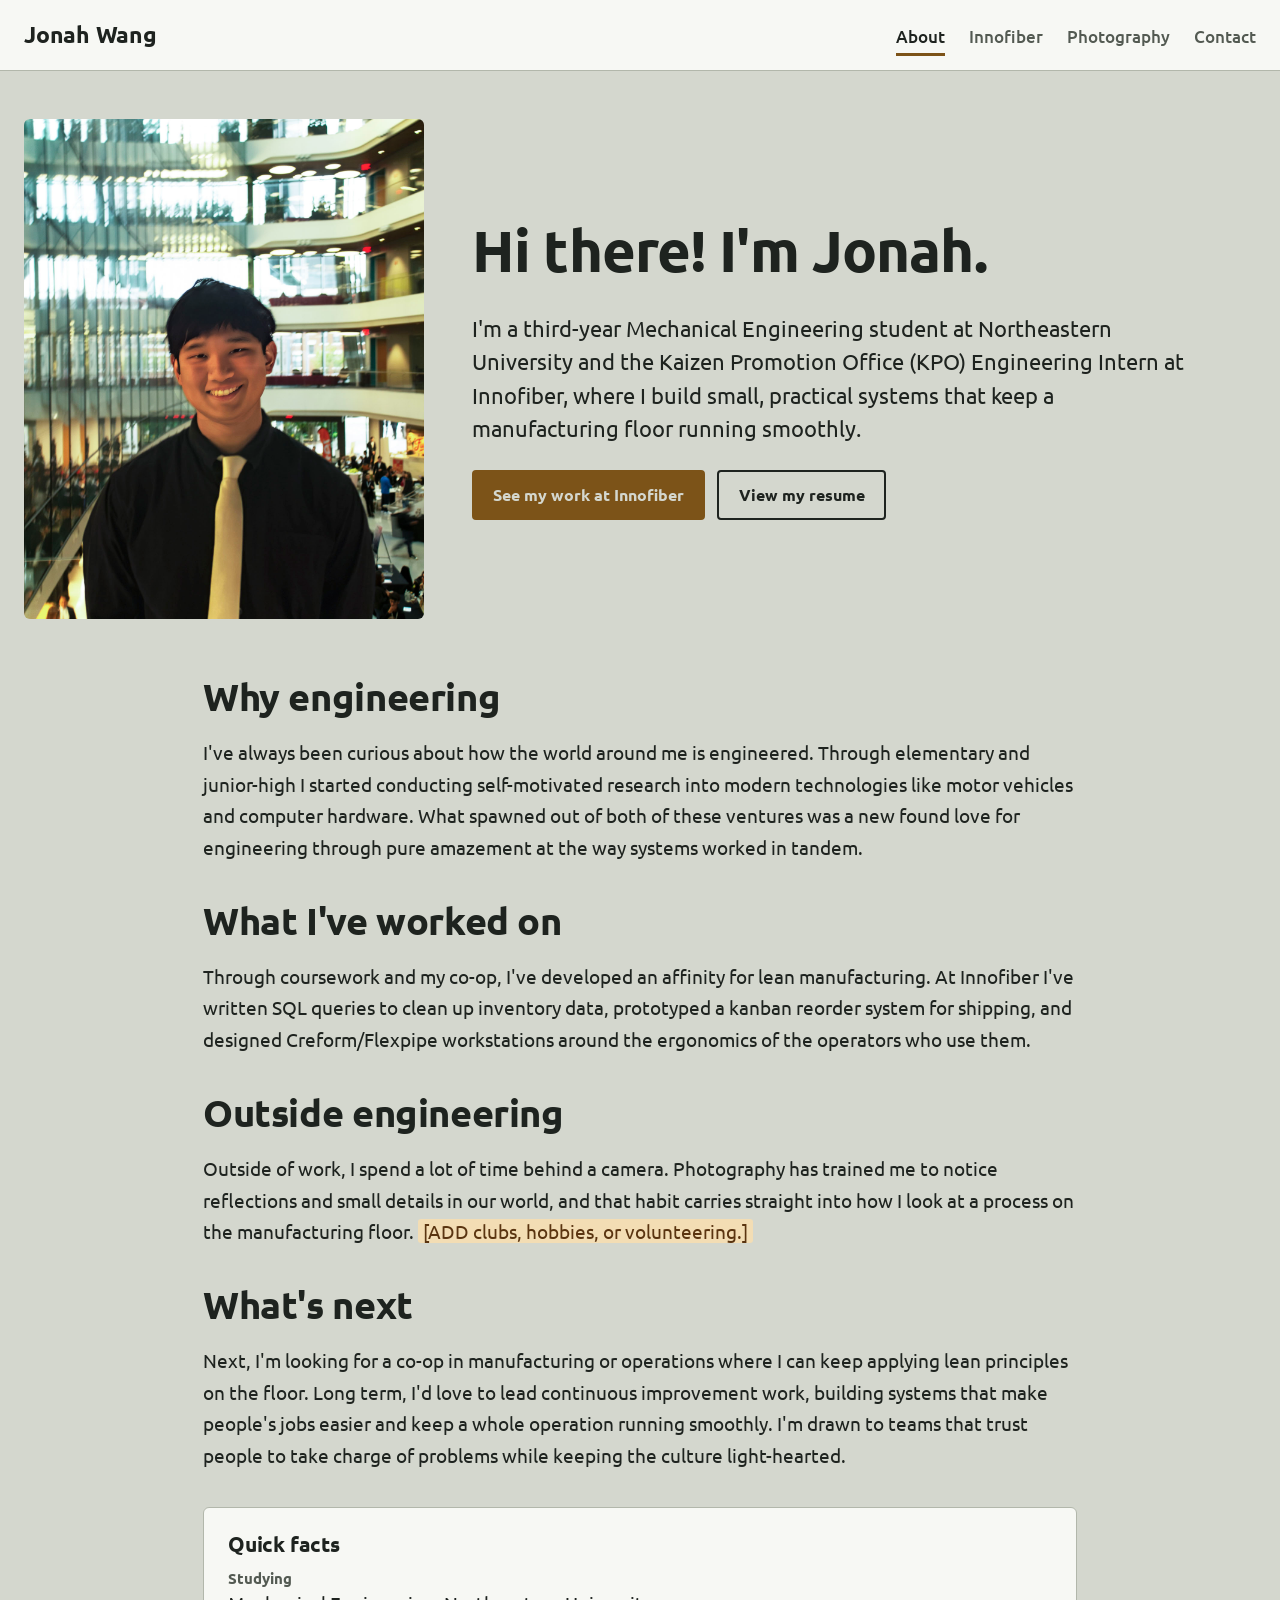
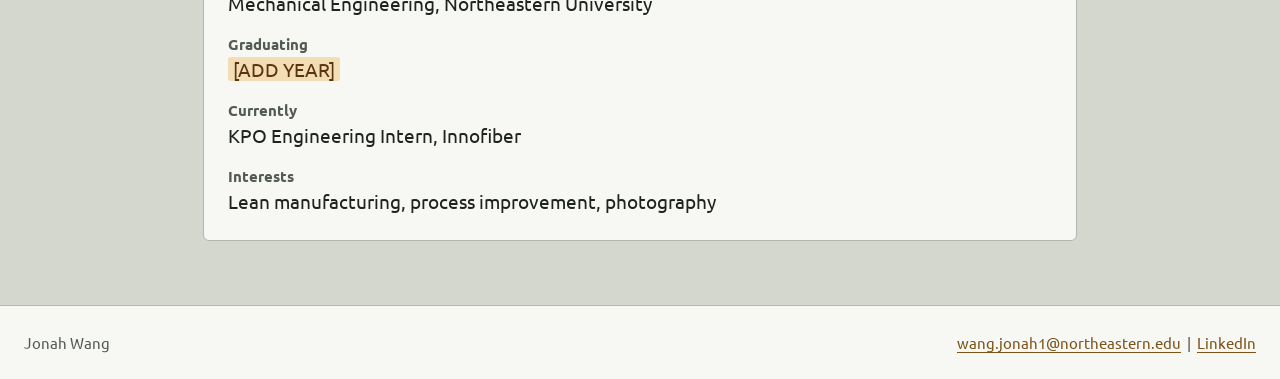
==== index.html @ a0bae9be "Update index.html" ====
<!DOCTYPE html>
<html lang="en">
<head>
  <meta charset="UTF-8">
  <meta name="viewport" content="width=device-width, initial-scale=1">
  <title>Jonah Wang | Mechanical Engineering Portfolio</title>
  <meta name="description" content="Engineering portfolio of Jonah Wang, Mechanical Engineering student at Northeastern University.">
  <link rel="preconnect" href="https://fonts.googleapis.com">
  <link rel="preconnect" href="https://fonts.gstatic.com" crossorigin>
  <link href="https://fonts.googleapis.com/css2?family=Ubuntu:ital,wght@0,400;0,500;0,700;1,400&display=swap" rel="stylesheet">
  <link rel="stylesheet" href="style.css">
</head>
<body class = "home">

  <!-- ===== MENU BAR (same on every page) ===== -->
  <header class="site-header">
    <div class="inner">
      <a class="brand" href="index.html">Jonah Wang</a>
      <nav class="site-nav" aria-label="Main">
        <ul>
          <li><a href="index.html" aria-current="page">About</a></li>
          <li><a href="innofiber.html">Innofiber</a></li>
          <li><a href="photography.html">Photography</a></li>
          <li><a href="contact.html">Contact</a></li>
        </ul>
      </nav>
    </div>
  </header>

  <main>

    <!-- ===== INTRO ===== -->
    <section class="hero">
      <img src="images/Headshot_1.jpg" alt="Portrait of Jonah Wang">
      <div>
        <h1>Hi there! I'm Jonah.</h1>
        <p class="lede">I'm a third-year Mechanical Engineering student at Northeastern University and the Kaizen Promotion Office (KPO) Engineering Intern at Innofiber, where I build small, practical systems that keep a manufacturing floor running smoothly.</p>
        <div class="buttons">
          <a class="button primary" href="innofiber.html">See my work at Innofiber</a>
          <!-- RESUME: upload your resume to the repository and name it exactly Resume.pdf -->
          <a class="button" href="Resume.pdf">View my resume</a>
        </div>
      </div>
    </section>

    <div class="about">
      <div>

        <!-- ===== WHY ENGINEERING ===== -->
        <section>
          <h2>Why engineering</h2>
          <p>I've always been curious about how the world around me is engineered. Through elementary and junior-high I started conducting self-motivated research into modern technologies like motor vehicles and computer hardware. What spawned out of both of these ventures was a new found love for engineering through pure amazement at the way systems worked in tandem.</p>
        </section>

        <!-- ===== HOW YOU'RE QUALIFIED ===== -->
        <section>
          <h2>What I've worked on</h2>
          <p>Through coursework and my co-op, I've developed an affinity for lean manufacturing. At Innofiber I've written SQL queries to clean up inventory data, prototyped a kanban reorder system for shipping, and designed Creform/Flexpipe workstations around the ergonomics of the operators who use them.</p>
        </section>

        <!-- ===== PERSONAL ===== -->
        <section>
          <h2>Outside engineering</h2>
          <p>Outside of work, I spend a lot of time behind a camera. Photography has trained me to notice reflections and small details in our world, and that habit carries straight into how I look at a process on the manufacturing floor. <span class="placeholder">[ADD clubs, hobbies, or volunteering.]</span></p>
        </section>

        <!-- ===== GOALS (edit these so they sound like you) ===== -->
        <section>
          <h2>What's next</h2>
          <p>Next, I'm looking for a co-op in manufacturing or operations where I can keep applying lean principles on the floor. Long term, I'd love to lead continuous improvement work, building systems that make people's jobs easier and keep a whole operation running smoothly. I'm drawn to teams that trust people to take charge of problems while keeping the culture light-hearted.</p>
        </section>

      </div>

      <!-- ===== QUICK FACTS BOX ===== -->
      <aside class="facts" aria-label="Quick facts">
        <h2>Quick facts</h2>
        <dl>
          <dt>Studying</dt>
          <dd>Mechanical Engineering, Northeastern University</dd>
          <dt>Graduating</dt>
          <dd><span class="placeholder">[ADD YEAR]</span></dd>
          <dt>Currently</dt>
          <dd>KPO Engineering Intern, Innofiber</dd>
          <dt>Interests</dt>
          <dd>Lean manufacturing, process improvement, photography</dd>
        </dl>
      </aside>
    </div>

  </main>

  <!-- ===== FOOTER (same on every page) ===== -->
  <footer class="site-footer">
    <div class="inner">
      <span>Jonah Wang</span>
      <span>
        <a href="mailto:wang.jonah1@northeastern.edu">wang.jonah1@northeastern.edu</a>
        <!-- LINKEDIN: replace # with your LinkedIn profile URL -->
        &nbsp;|&nbsp; <a href="#">LinkedIn</a>
      </span>
    </div>
  </footer>

</body class = "home">
</html>
---- style.css ----
/* =========================================================
   Jonah Wang portfolio: shared styles for every page.
   You normally won't need to edit this file.
   To change colors across the whole site, edit the values
   under :root below. The palette is pulled from the
   photography: dark pond water, amber dragonfly wings,
   and the soft green of sunlit leaves.
   ========================================================= */

:root {
  color-scheme: light;
  --bg: #D4D7CE;        /* pebble grey-green, the page background */
  --surface: #F7F8F4;   /* header, footer, boxes: near-white */
  --ink: #1E231F;       /* main text, deep green-black */
  --muted: #535A52;     /* secondary text, heron grey */
  --line: #B2B7AB;      /* borders and dividers */
  --amber: #7C5318;     /* main accent (ochre): links, active markers, buttons */
  --sage: #55724F;      /* second accent (pond green): skills boxes, process steps */
  --font: "Ubuntu", Arial, "Helvetica Neue", Helvetica, sans-serif;
  --max: 1280px;
}

*, *::before, *::after { box-sizing: border-box; }

html { scroll-behavior: smooth; }
@media (prefers-reduced-motion: reduce) {
  html { scroll-behavior: auto; }
}

body {
  margin: 0;
  background: var(--bg);
  color: var(--ink);
  font-family: var(--font);
  font-size: 1.1875rem;
  line-height: 1.65;
}

img { max-width: 100%; height: auto; display: block; }

a { color: var(--amber); text-underline-offset: 3px; }
a:hover { color: var(--ink); }
:focus-visible { outline: 3px solid var(--amber); outline-offset: 3px; border-radius: 2px; }

h1, h2, h3 {
  font-family: var(--font);
  font-stretch: 87.5%;  /* slightly narrower letters for headings */
  line-height: 1.12;
  margin: 0 0 0.5em;
  color: var(--ink);
}
h1 { font-size: clamp(2.4rem, 5vw, 3.6rem); font-weight: 700; letter-spacing: -0.015em; }
h2 { font-size: clamp(1.8rem, 3.2vw, 2.4rem); font-weight: 650; letter-spacing: -0.01em; }
h3 { font-size: 1.45rem; font-weight: 650; margin-top: 1.6em; }
p { margin: 0 0 1em; }

/* Amber highlight marks text you still need to fill in */
.placeholder { background: #F3DDB4; color: #5A3410; padding: 0 0.25em; border-radius: 3px; }

/* ---------- Header and navigation ---------- */
.site-header { background: var(--surface); border-bottom: 1px solid var(--line); }
.site-header .inner {
  max-width: var(--max);
  margin: 0 auto;
  padding: 1rem 1.5rem;
  display: flex;
  flex-wrap: wrap;
  align-items: center;
  justify-content: space-between;
  gap: 0.75rem 2rem;
}
.brand {
  font-weight: 700;
  font-stretch: 87.5%;
  font-size: 1.45rem;
  letter-spacing: -0.01em;
  color: var(--ink);
  text-decoration: none;
}
.site-nav ul { list-style: none; margin: 0; padding: 0; display: flex; flex-wrap: wrap; gap: 0.25rem 1.5rem; }
.site-nav a {
  font-weight: 500;
  font-size: 1.05rem;
  color: var(--muted);
  text-decoration: none;
  padding: 0.35rem 0;
  border-bottom: 3px solid transparent;
}
.site-nav a:hover { color: var(--ink); }
.site-nav a[aria-current="page"] { color: var(--ink); border-bottom-color: var(--amber); }

main { max-width: var(--max); margin: 0 auto; padding: 3rem 1.5rem 4rem; }

/* ---------- Home / About Me ---------- */
.hero {
  display: grid;
  grid-template-columns: minmax(240px, 400px) 1fr;
  gap: 3rem;
  align-items: center;
  margin-bottom: 3.5rem;
}
.hero img { width: 100%; aspect-ratio: 4 / 5; object-fit: cover; border-radius: 6px; }
.lede { font-size: 1.4rem; line-height: 1.5; max-width: 32em; }

.buttons { display: flex; flex-wrap: wrap; gap: 0.75rem; margin-top: 1.5rem; }
.button {
  font-weight: 600;
  font-size: 1.02rem;
  text-decoration: none;
  padding: 0.6rem 1.2rem;
  border-radius: 4px;
  border: 2px solid var(--ink);
  color: var(--ink);
  background: transparent;
}
.button.primary { background: var(--amber); border-color: var(--amber); color: var(--bg); }
.button:hover { background: var(--ink); border-color: var(--ink); color: var(--bg); }

.about { max-width: 46em; margin: 0 auto; }
.about section { margin-bottom: 2.25rem; }
.facts {
  background: var(--surface);
  border: 1px solid var(--line);
  border-radius: 6px;
  padding: 1.5rem;
}
.facts h2 { font-size: 1.3rem; }
.facts dl { margin: 0; }
.facts dt { font-weight: 600; color: var(--muted); font-size: 0.92rem; margin-top: 0.9rem; }
.facts dt:first-child { margin-top: 0; }
.facts dd { margin: 0; line-height: 1.45; }

/* ---------- Experience pages with side menu ---------- */
.page-intro { margin-bottom: 2.5rem; max-width: 46em; }
.role { font-size: 1.15rem; color: var(--muted); margin-top: -0.25rem; }

.doc { display: grid; grid-template-columns: 240px 1fr; gap: 3.5rem; align-items: start; }

/* The side menu: a single line with a marker for each project.
   The marker turns amber for the section you are reading. */
.toc { position: sticky; top: 1.5rem; }
.toc h2 { font-size: 1rem; color: var(--muted); font-weight: 600; margin-bottom: 0.75rem; }
.toc ol { list-style: none; margin: 0; padding: 0; border-left: 2px solid var(--line); }
.toc li { position: relative; }
.toc a {
  display: block;
  padding: 0.45rem 0 0.45rem 1.1rem;
  font-size: 1rem;
  line-height: 1.3;
  color: var(--muted);
  text-decoration: none;
}
.toc a::before {
  content: "";
  position: absolute;
  left: -6px;
  top: 0.8rem;
  width: 10px;
  height: 10px;
  border-radius: 50%;
  background: var(--bg);
  border: 2px solid var(--line);
}
.toc a:hover { color: var(--ink); }
.toc a.active { color: var(--ink); font-weight: 600; }
.toc a.active::before { background: var(--amber); border-color: var(--amber); }

.doc-content > section {
  scroll-margin-top: 1.5rem;
  max-width: 46em;
  padding-bottom: 3rem;
  margin-bottom: 3rem;
  border-bottom: 1px solid var(--line);
}
.doc-content > section:last-of-type { border-bottom: 0; margin-bottom: 0; }

.tagline { font-size: 1.12rem; font-style: italic; color: var(--muted); }

.skills {
  background: var(--surface);
  border: 1px solid var(--line);
  border-left: 4px solid var(--sage);
  border-radius: 0 4px 4px 0;
  padding: 0.9rem 1.1rem;
  margin-top: 1.75rem;
}
.skills p { margin: 0; }

/* ---------- Images and captions ---------- */
figure { margin: 1.75rem 0; }
figure img { width: 100%; border-radius: 6px; border: 1px solid var(--line); }
figcaption { font-size: 1rem; line-height: 1.4; color: var(--muted); margin-top: 0.5rem; }
.figure-pair { display: grid; grid-template-columns: 1fr 1fr; gap: 1.25rem; margin: 1.75rem 0; }
.figure-pair figure { margin: 0; }
/* Crops the pair to matching squares. Delete this rule to show full, uncropped photos. */
.figure-pair img { aspect-ratio: 1 / 1; object-fit: cover; }

/* Step-by-step process diagram (used in the E&O sample) */
.flow { list-style: none; margin: 0; padding: 0; display: grid; grid-template-columns: repeat(4, 1fr); gap: 1rem; counter-reset: step; }
.flow li {
  counter-increment: step;
  background: var(--surface);
  border: 1px solid var(--line);
  border-top: 4px solid var(--sage);
  border-radius: 4px;
  padding: 0.9rem;
  font-size: 1.05rem;
  line-height: 1.4;
  color: var(--muted);
}
.flow li::before { content: counter(step); display: block; font-weight: 700; font-size: 1.3rem; color: var(--amber); margin-bottom: 0.2rem; }
.flow li strong { display: block; font-size: 1.05rem; color: var(--ink); margin-bottom: 0.2rem; }

/* ---------- Photography ---------- */
/* Masonry-style columns so photos keep their original shape (no cropping) */
.gallery { columns: 3 260px; column-gap: 1rem; }
.gallery figure { margin: 0 0 1rem; break-inside: avoid; }
.gallery a { display: block; }
.gallery img { width: 100%; border: 0; border-radius: 4px; }

/* "Under construction" box for pages still in progress */
.notice {
  background: var(--surface);
  border: 1px solid var(--line);
  border-left: 4px solid var(--amber);
  border-radius: 0 6px 6px 0;
  padding: 1.25rem 1.5rem;
  max-width: 40em;
}
.notice p { margin: 0; }

/* ---------- Contact ---------- */
.contact-list { list-style: none; padding: 0; margin: 2rem 0; max-width: 40em; }
.contact-list li {
  display: grid;
  grid-template-columns: 140px 1fr;
  gap: 1rem;
  padding: 1rem 0;
  border-bottom: 1px solid var(--line);
}
.contact-list .label { font-weight: 600; color: var(--muted); }

/* ---------- Footer ---------- */
.site-footer { background: var(--surface); border-top: 1px solid var(--line); }
.site-footer .inner {
  max-width: var(--max);
  margin: 0 auto;
  padding: 1.5rem;
  display: flex;
  flex-wrap: wrap;
  justify-content: space-between;
  gap: 0.5rem 1.5rem;
  font-size: 0.95rem;
  color: var(--muted);
}

/* ---------- Tablets and phones ---------- */
@media (max-width: 860px) {
  main { padding-top: 2rem; }
  .hero, .about { grid-template-columns: 1fr; gap: 2rem; }
  .hero img { max-width: 320px; }
  .facts { position: static; }

  .doc { grid-template-columns: 1fr; gap: 1.5rem; }
  /* On small screens the side menu becomes a sticky strip of tabs */
  .toc {
    top: 0;
    z-index: 5;
    background: var(--bg);
    margin: 0 -1.5rem;
    padding: 0.75rem 1.5rem;
    border-bottom: 1px solid var(--line);
  }
  .toc h2 { position: absolute; width: 1px; height: 1px; overflow: hidden; clip: rect(0 0 0 0); }
  .toc ol { display: flex; gap: 0.5rem; overflow-x: auto; border-left: 0; }
  .toc a {
    white-space: nowrap;
    padding: 0.4rem 0.85rem;
    border: 1px solid var(--line);
    border-radius: 999px;
    background: var(--surface);
  }
  .toc a::before { display: none; }
  .toc a.active { border-color: var(--amber); }
  .doc-content > section { scroll-margin-top: 4.5rem; }
  .flow { grid-template-columns: 1fr 1fr; }
}

@media (max-width: 520px) {
  .figure-pair, .flow { grid-template-columns: 1fr; }
  .contact-list li { grid-template-columns: 1fr; gap: 0.25rem; }
}
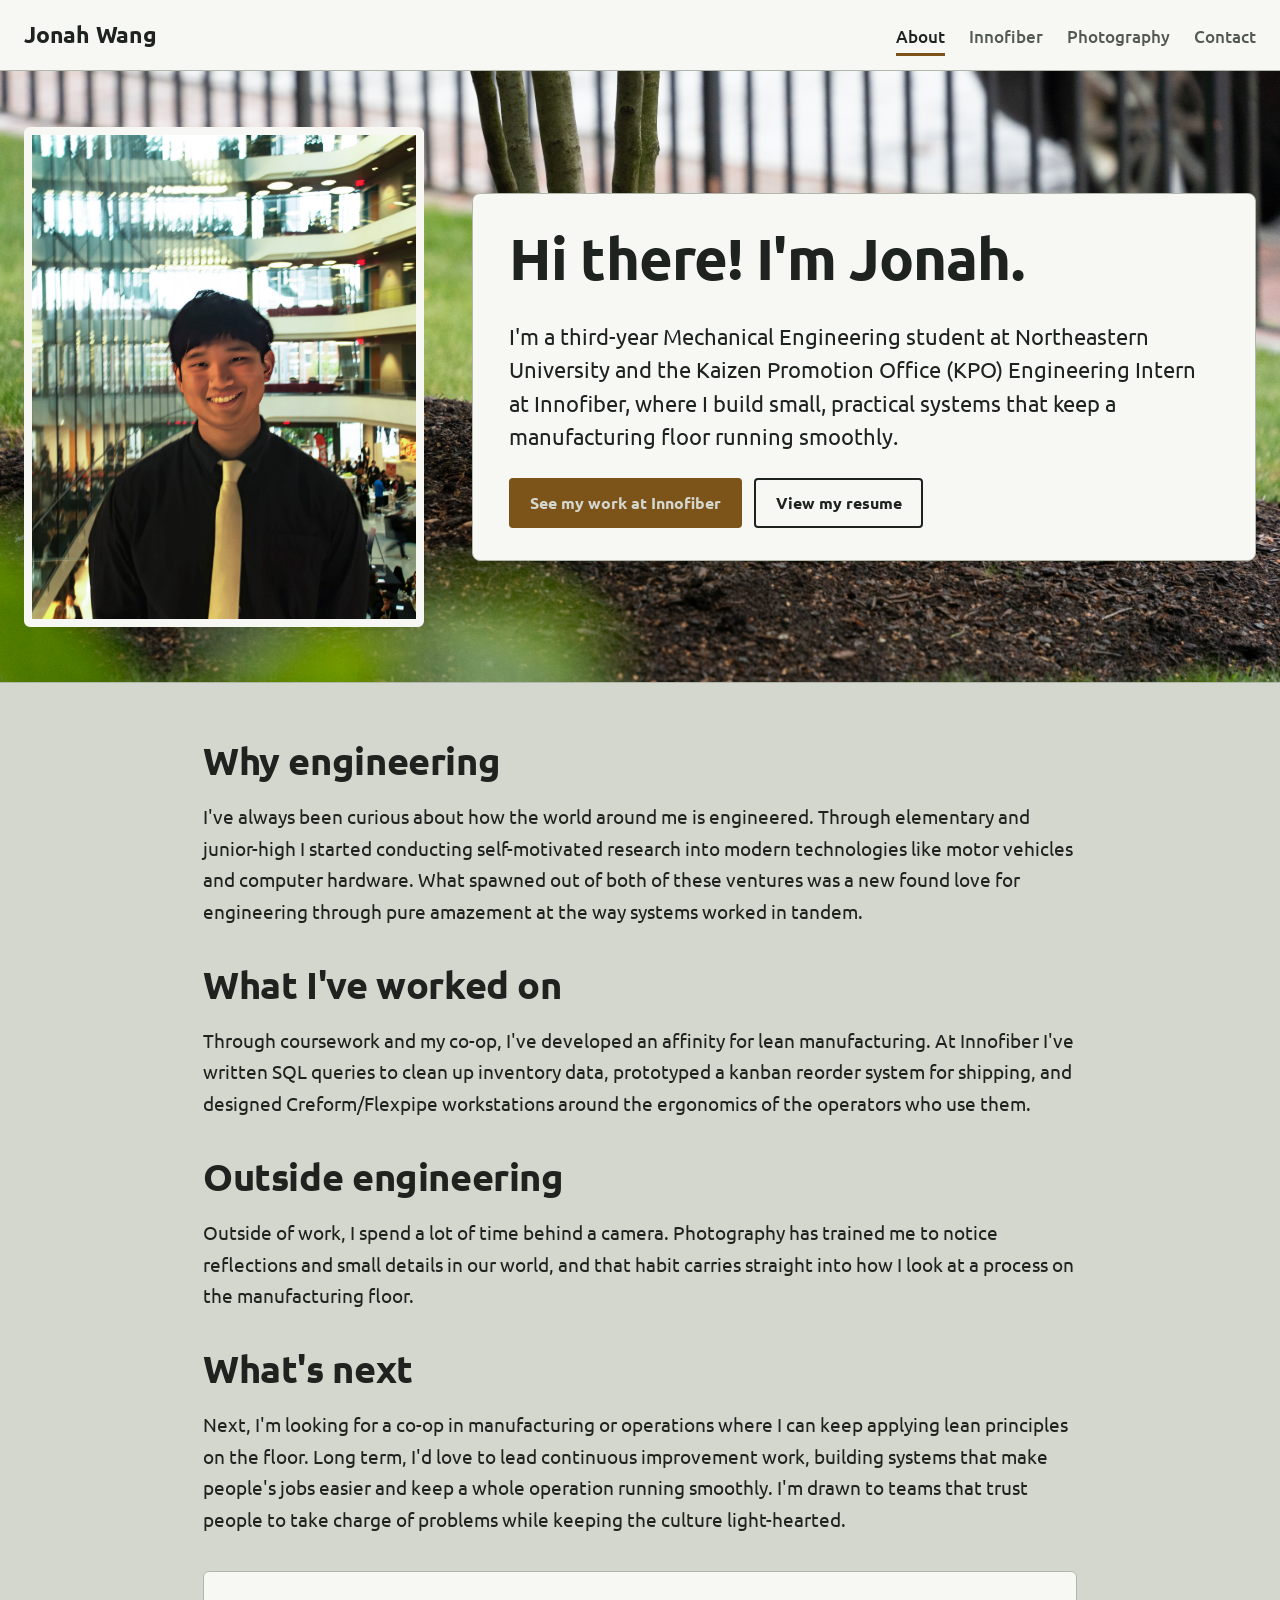
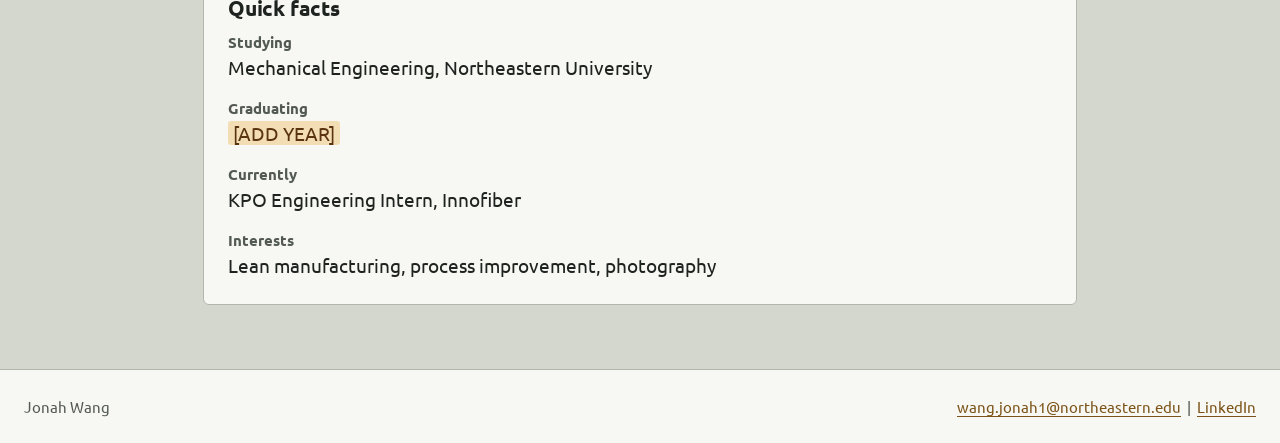
==== commit 3f427471: "Update personal section in index.html Removed placeholder text from personal section." ====
--- a/index.html
+++ b/index.html
@@ -61,7 +61,7 @@
         <!-- ===== PERSONAL ===== -->
         <section>
           <h2>Outside engineering</h2>
-          <p>Outside of work, I spend a lot of time behind a camera. Photography has trained me to notice reflections and small details in our world, and that habit carries straight into how I look at a process on the manufacturing floor. <span class="placeholder">[ADD clubs, hobbies, or volunteering.]</span></p>
+          <p>Outside of work, I spend a lot of time behind a camera. Photography has trained me to notice reflections and small details in our world, and that habit carries straight into how I look at a process on the manufacturing floor.</p>
         </section>
 
         <!-- ===== GOALS (edit these so they sound like you) ===== -->
--- a/style.css
+++ b/style.css
@@ -290,3 +290,35 @@
   .figure-pair, .flow { grid-template-columns: 1fr; }
   .contact-list li { grid-template-columns: 1fr; gap: 0.25rem; }
 }
+
+/* ---------- Home page: background photo behind the intro only ---------- */
+body.home { overflow-x: clip; }
+.home main { padding-top: 0; }
+.home .hero {
+  position: relative;
+  isolation: isolate;
+  padding: 3.5rem 0;
+}
+.home .hero::before {
+  content: "";
+  position: absolute;
+  top: 0;
+  bottom: 0;
+  left: 50%;
+  width: 100vw;
+  transform: translateX(-50%);
+  z-index: -1;
+  background: var(--bg) url("images/background.jpg") center / cover no-repeat;
+  border-bottom: 1px solid var(--line);
+}
+.home .hero > div {
+  background: var(--surface);
+  border: 1px solid var(--line);
+  border-radius: 8px;
+  padding: 2rem 2.25rem;
+}
+.home .hero img { border: 8px solid var(--surface); }
+@media (max-width: 520px) {
+  .home .hero { padding: 2rem 0; }
+  .home .hero > div { padding: 1.25rem; }
+}
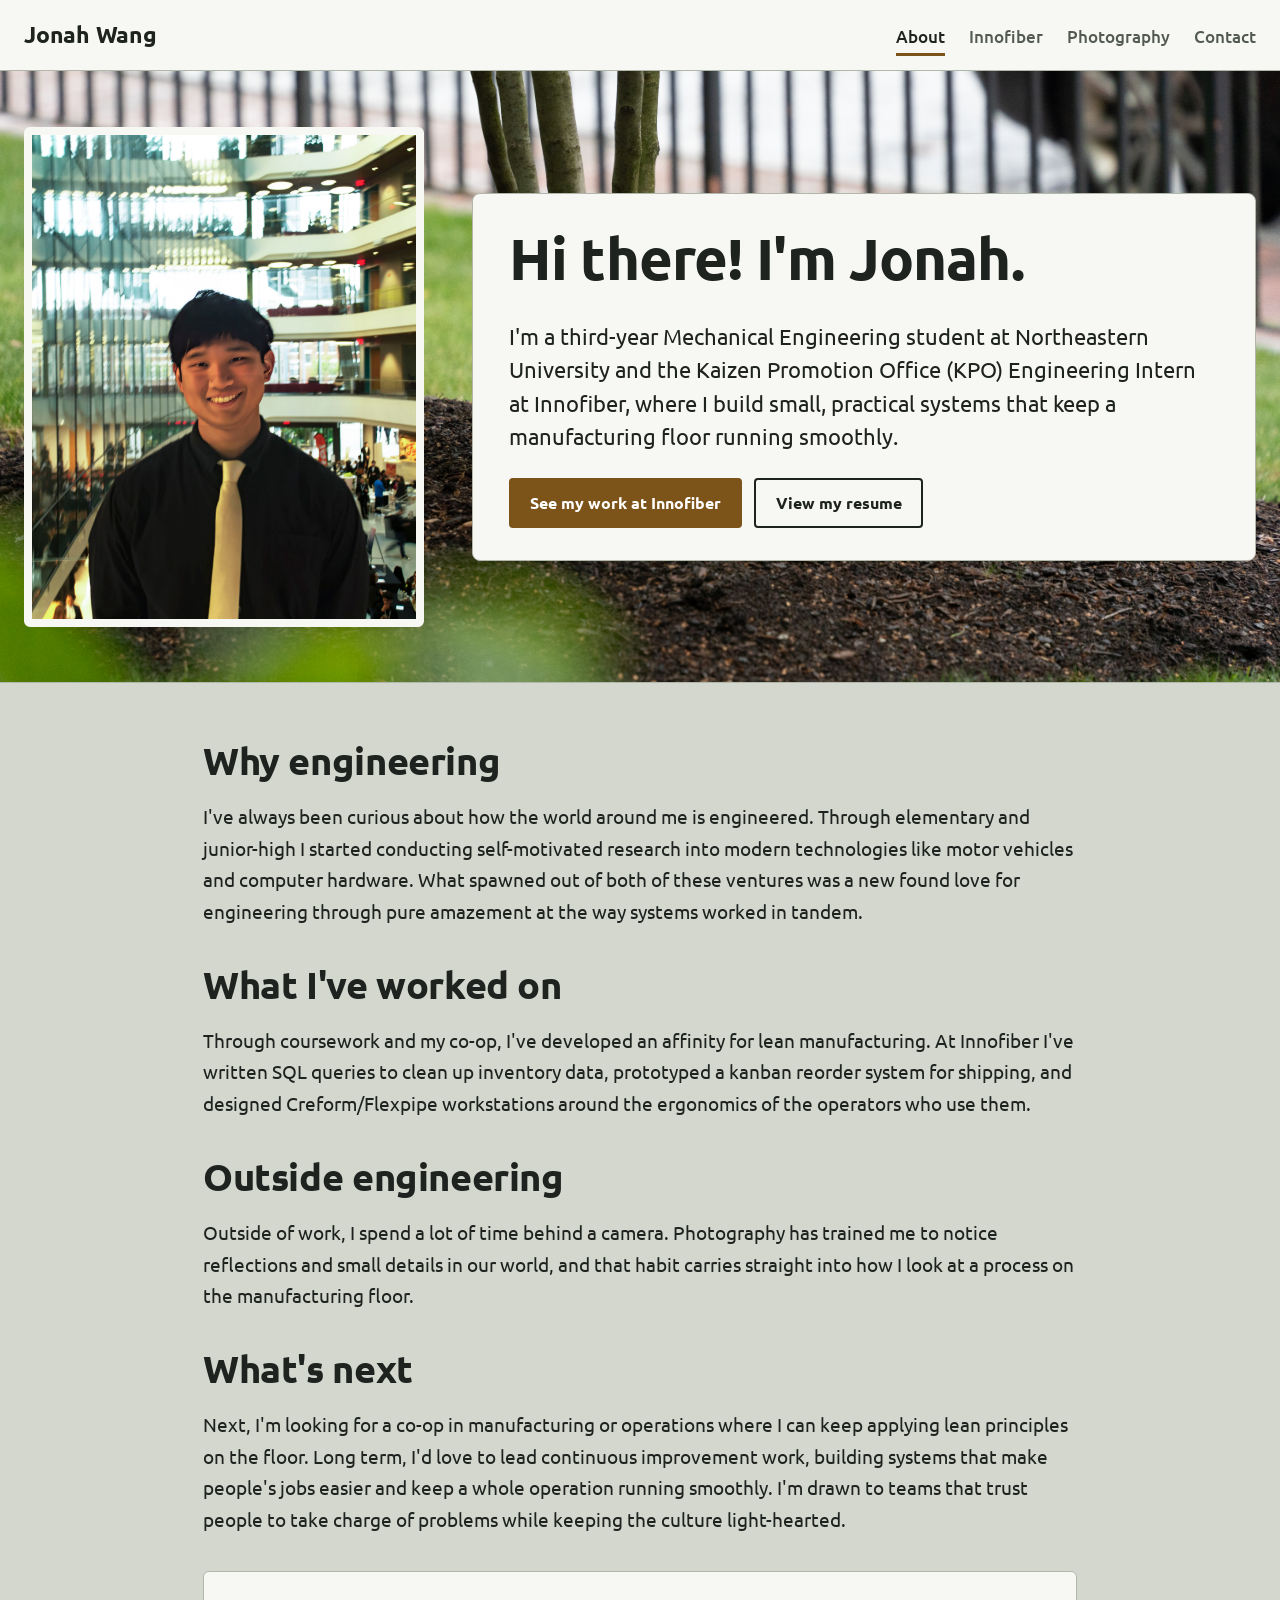
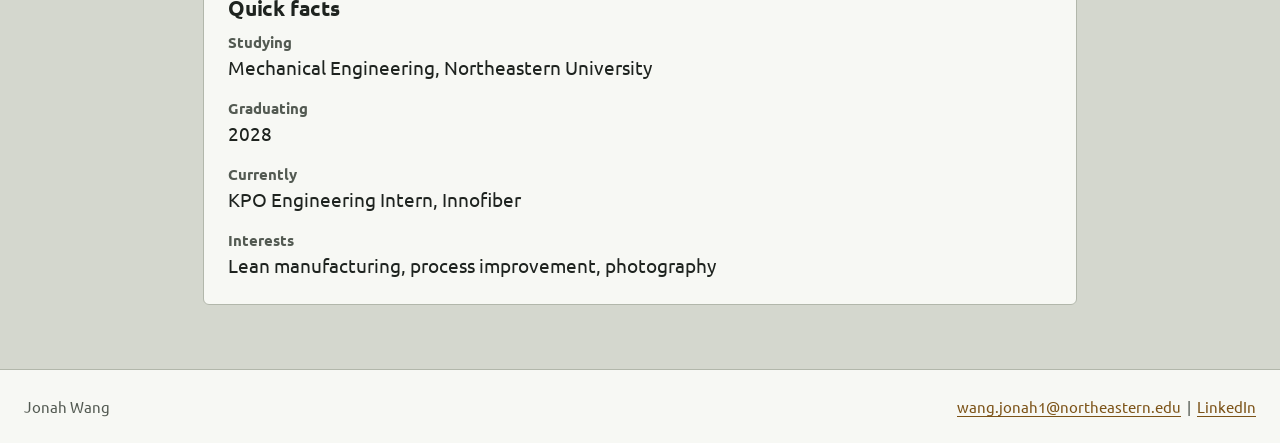
==== commit f889896b: "Update graduation year and LinkedIn link" ====
--- a/index.html
+++ b/index.html
@@ -79,7 +79,7 @@
           <dt>Studying</dt>
           <dd>Mechanical Engineering, Northeastern University</dd>
           <dt>Graduating</dt>
-          <dd><span class="placeholder">[ADD YEAR]</span></dd>
+          <dd>2028</dd>
           <dt>Currently</dt>
           <dd>KPO Engineering Intern, Innofiber</dd>
           <dt>Interests</dt>
@@ -96,8 +96,7 @@
       <span>Jonah Wang</span>
       <span>
         <a href="mailto:wang.jonah1@northeastern.edu">wang.jonah1@northeastern.edu</a>
-        <!-- LINKEDIN: replace # with your LinkedIn profile URL -->
-        &nbsp;|&nbsp; <a href="#">LinkedIn</a>
+        &nbsp;|&nbsp; <a href="https://www.linkedin.com/in/jonah-wang-jw">LinkedIn</a>
       </span>
     </div>
   </footer>
--- a/style.css
+++ b/style.css
@@ -113,7 +113,7 @@
   color: var(--ink);
   background: transparent;
 }
-.button.primary { background: var(--amber); border-color: var(--amber); color: var(--bg); }
+.button.primary { background: var(--amber); border-color: var(--amber); color: #FFFFFF; }
 .button:hover { background: var(--ink); border-color: var(--ink); color: var(--bg); }
 
 .about { max-width: 46em; margin: 0 auto; }
@@ -322,3 +322,26 @@
   .home .hero { padding: 2rem 0; }
   .home .hero > div { padding: 1.25rem; }
 }
+
+/* ---------- Innofiber page: tighter spacing, photo beside text, image shadows ---------- */
+.page-intro { margin-bottom: 1.5rem; }
+.page-intro h1 { margin-bottom: 0.1em; }
+.float-left ~ p { overflow: hidden; }
+.doc-content figure img { box-shadow: 0 4px 14px rgba(30, 35, 31, 0.18); }
+/* Less space between projects (delete this line to go back to the roomier spacing) */
+.doc-content > section { padding-bottom: 2rem; margin-bottom: 2rem; }
+
+/* ---------- Innofiber "My role": photo on the left, text box on the right ---------- */
+.role-layout { display: grid; grid-template-columns: minmax(200px, 300px) 1fr; gap: 2rem; align-items: start; }
+.role-layout figure { margin: 0; }
+.role-text { background: var(--surface); border: 1px solid var(--line); border-radius: 8px; padding: 1.5rem 1.75rem; }
+.role-text p:last-child { margin-bottom: 0; }
+@media (max-width: 640px) {
+  .role-layout { grid-template-columns: 1fr; }
+  .role-layout figure { max-width: 320px; margin: 0 auto; }
+}
+
+/* ---------- Center the headshot on phones and narrow windows ---------- */
+@media (max-width: 860px) {
+  .hero img { margin-left: auto; margin-right: auto; }
+}
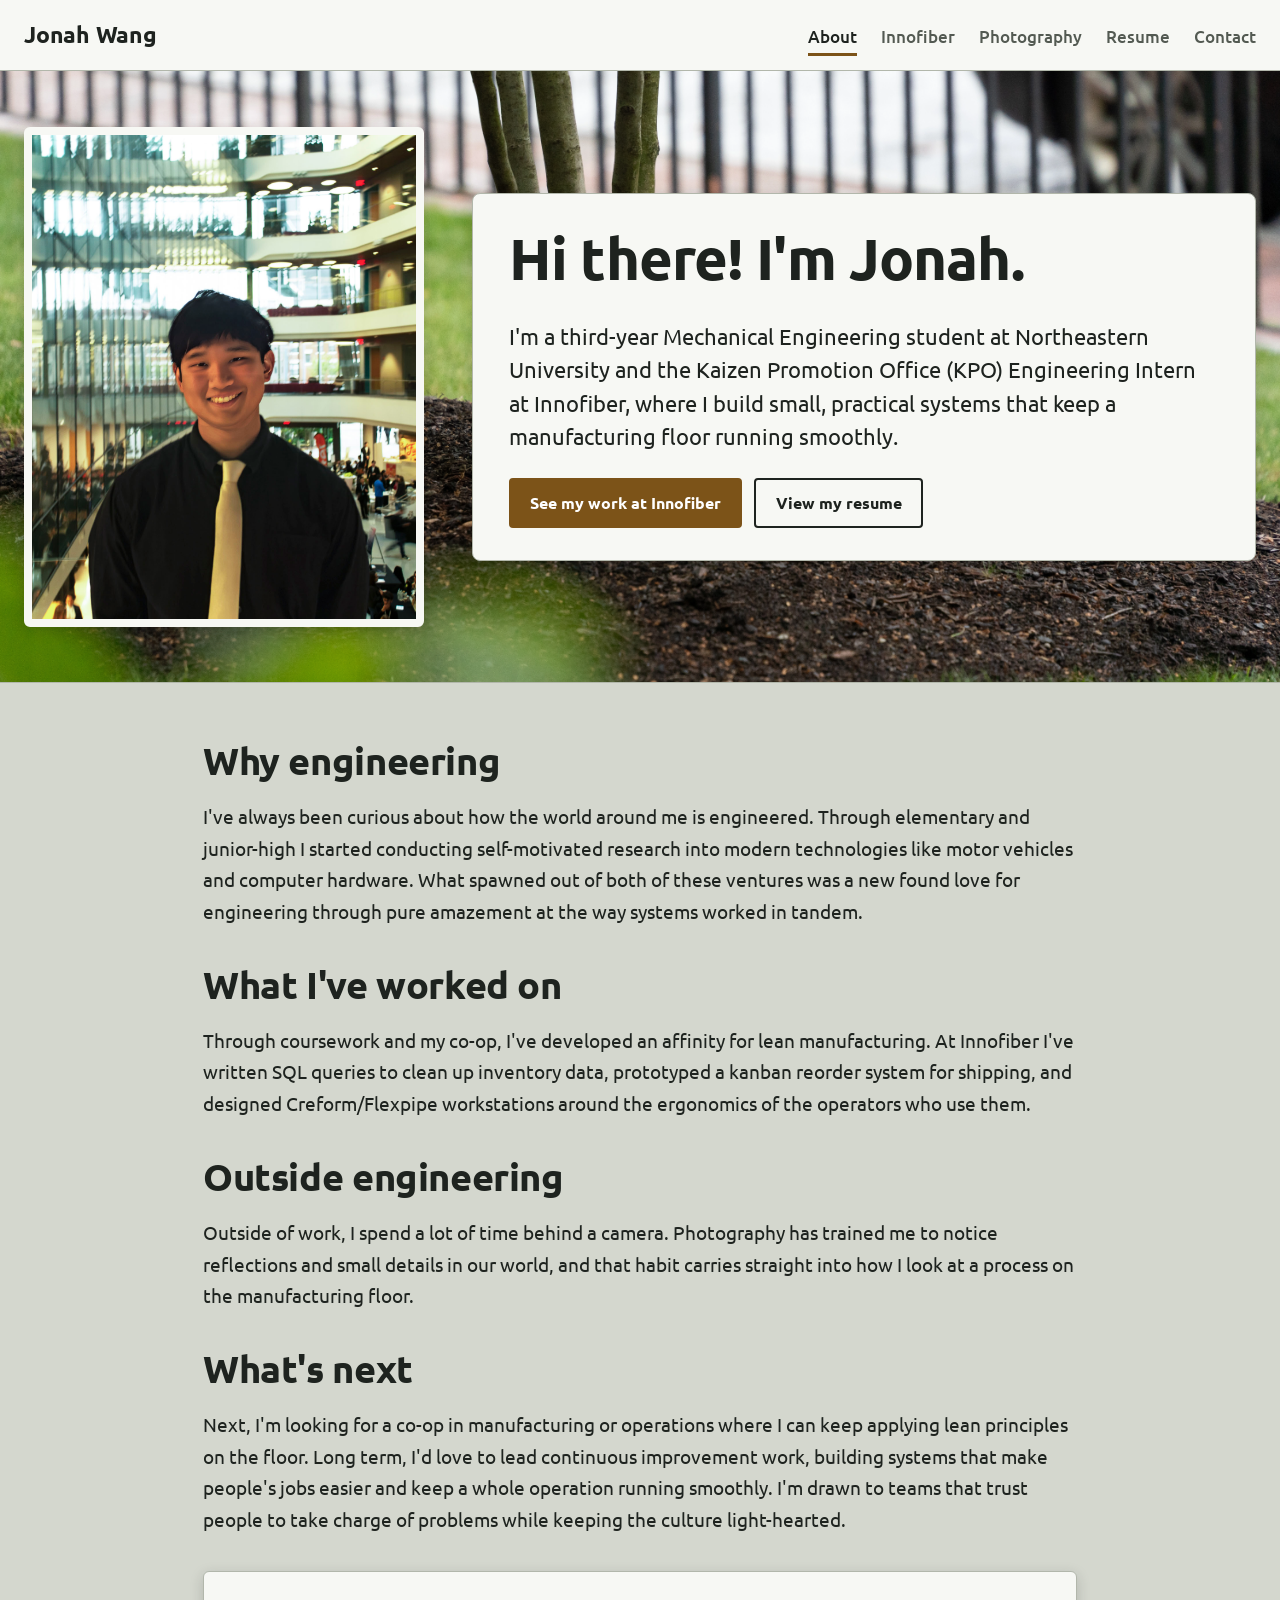
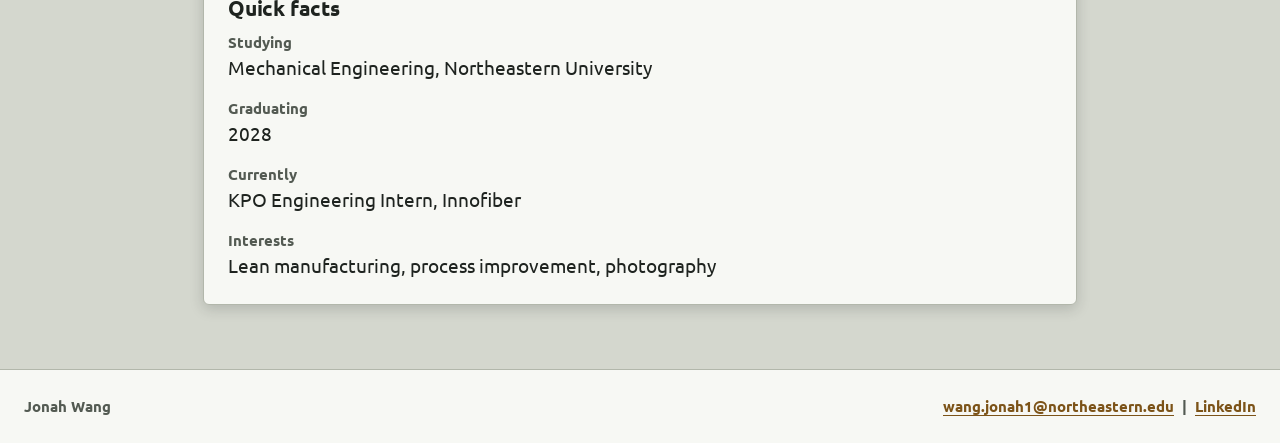
==== commit 530ec648: "Add Resume link to navigation menu" ====
--- a/index.html
+++ b/index.html
@@ -21,6 +21,7 @@
           <li><a href="index.html" aria-current="page">About</a></li>
           <li><a href="innofiber.html">Innofiber</a></li>
           <li><a href="photography.html">Photography</a></li>
+          <li><a href="resume.html">Resume</a></li>
           <li><a href="contact.html">Contact</a></li>
         </ul>
       </nav>
--- a/style.css
+++ b/style.css
@@ -308,7 +308,7 @@
   width: 100vw;
   transform: translateX(-50%);
   z-index: -1;
-  background: var(--bg) url("images/background.jpg") center / cover no-repeat;
+  background: var(--bg) url("images/background.webp") center / cover no-repeat;
   border-bottom: 1px solid var(--line);
 }
 .home .hero > div {
@@ -334,7 +334,7 @@
 /* ---------- Innofiber "My role": photo on the left, text box on the right ---------- */
 .role-layout { display: grid; grid-template-columns: minmax(200px, 300px) 1fr; gap: 2rem; align-items: start; }
 .role-layout figure { margin: 0; }
-.role-text { background: var(--surface); border: 1px solid var(--line); border-radius: 8px; padding: 1.5rem 1.75rem; }
+.role-text { padding-top: 0.25rem; }
 .role-text p:last-child { margin-bottom: 0; }
 @media (max-width: 640px) {
   .role-layout { grid-template-columns: 1fr; }
@@ -345,3 +345,9 @@
 @media (max-width: 860px) {
   .hero img { margin-left: auto; margin-right: auto; }
 }
+
+/* ---------- Home page shadows and bold footer ---------- */
+.home .hero img,
+.home .hero > div,
+.home .facts { box-shadow: 0 4px 14px rgba(30, 35, 31, 0.18); }
+.site-footer .inner { font-weight: 700; }
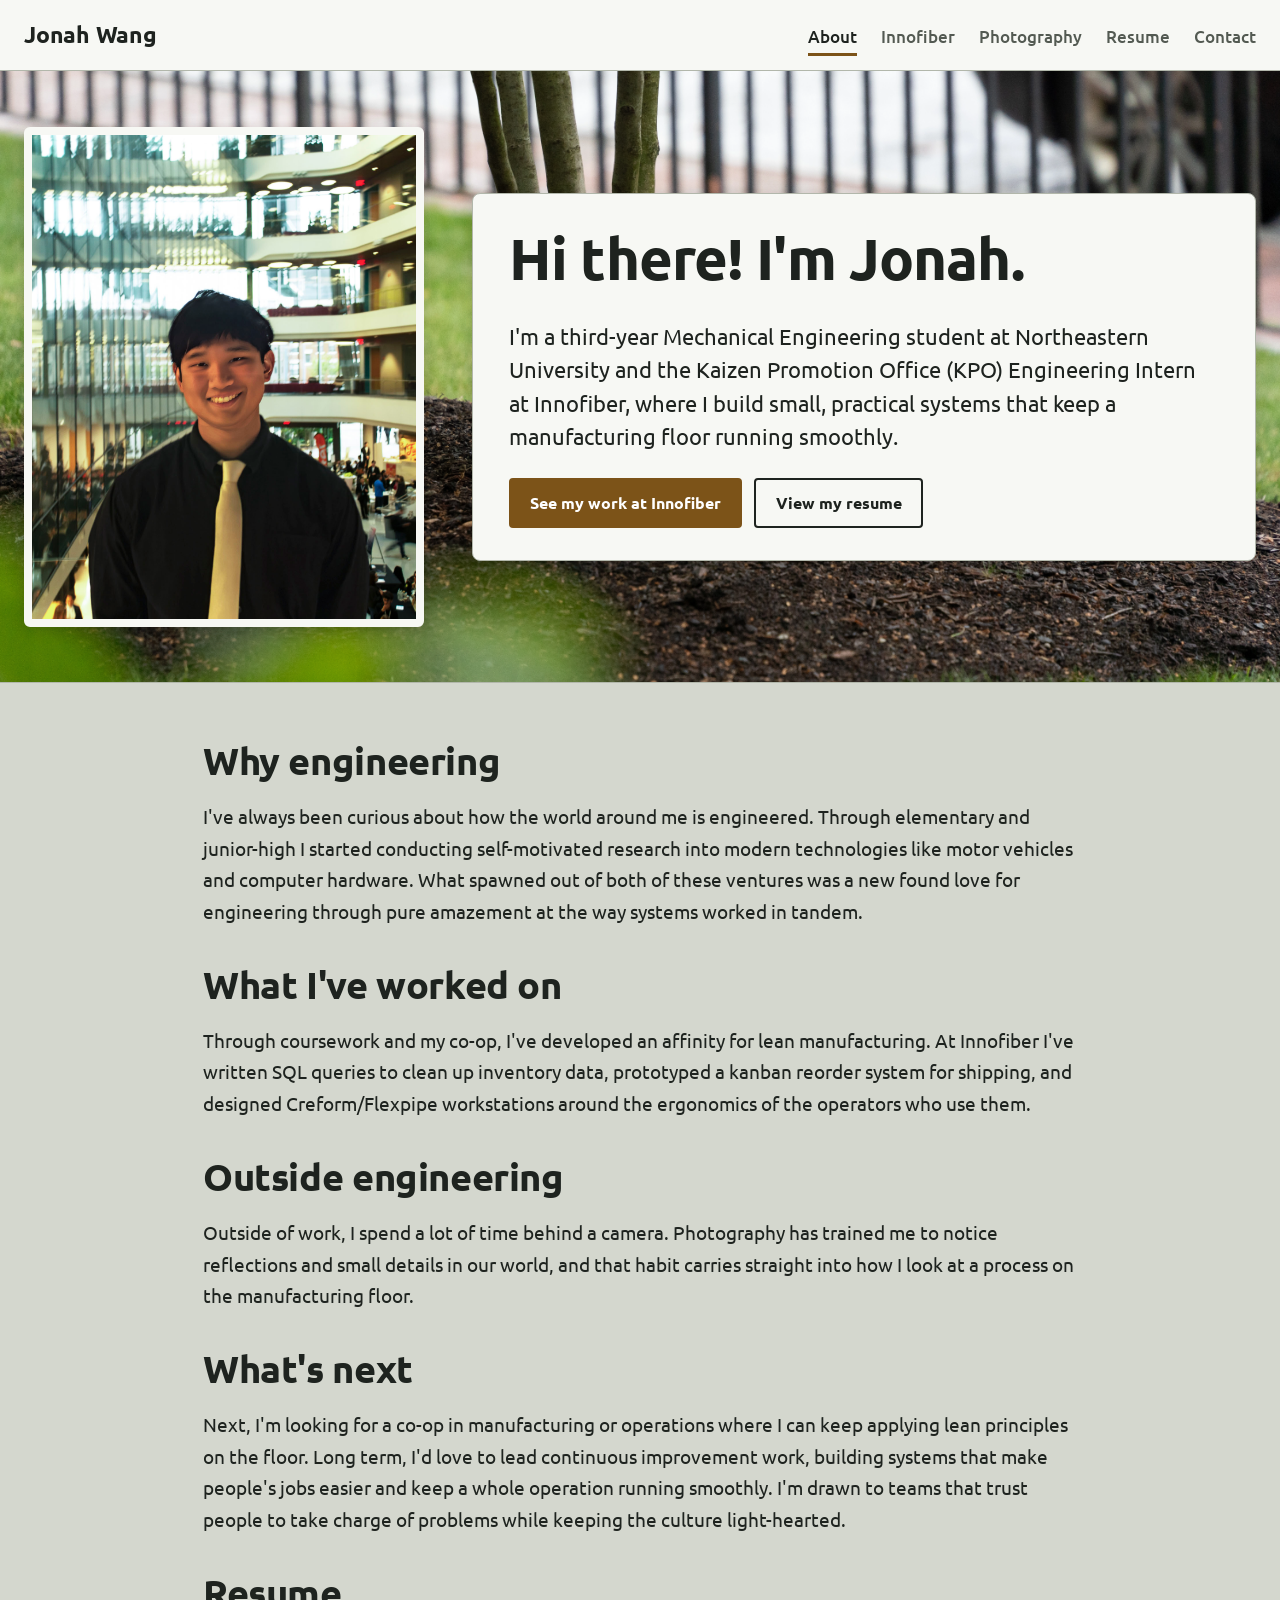
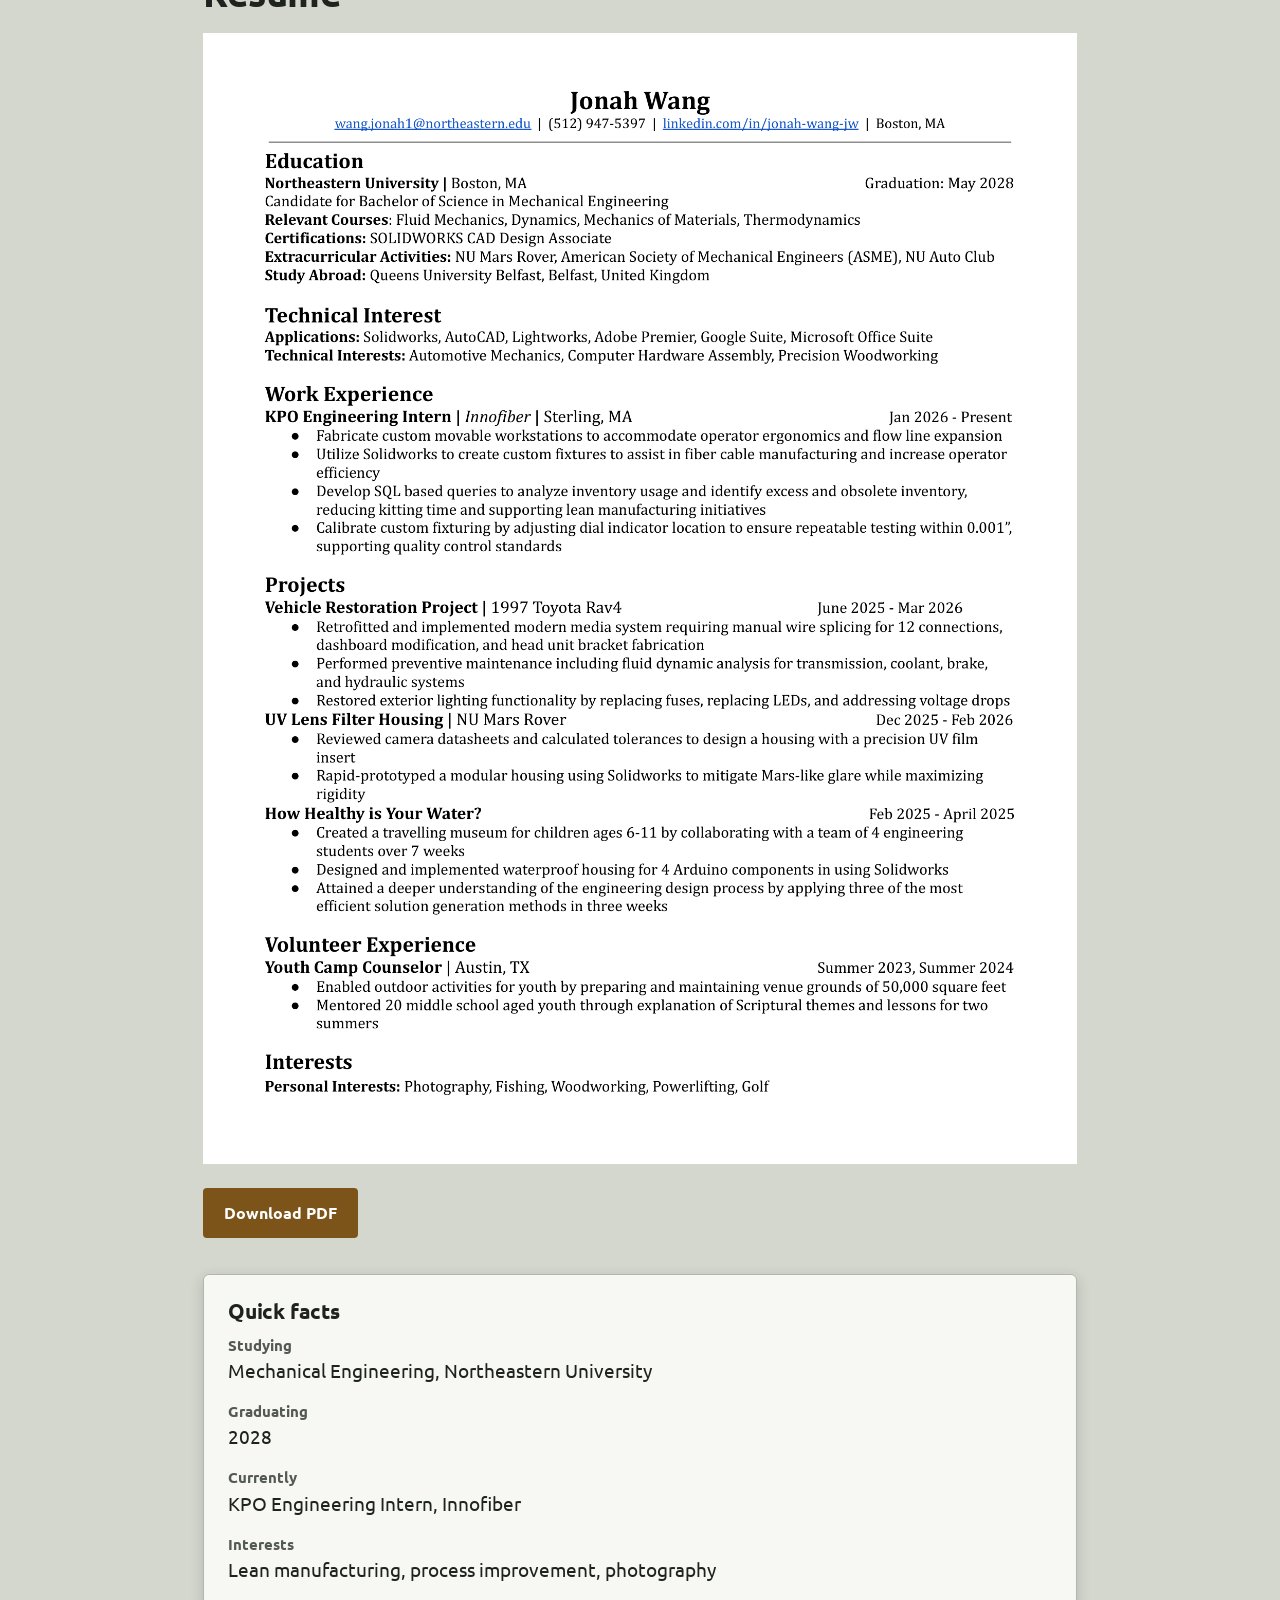
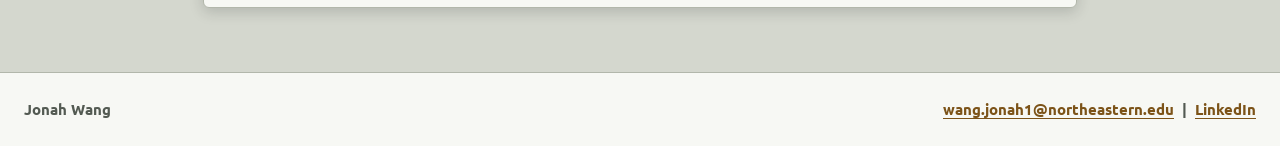
==== commit 2c5f8bd7: "Add resume preview section to index.html Added a resume preview section with a download link." ====
--- a/index.html
+++ b/index.html
@@ -73,6 +73,17 @@
 
       </div>
 
+        <!-- ===== RESUME PREVIEW ===== -->
+        <section>
+          <h2>Resume</h2>
+          <a class="resume-preview" href="resume.html">
+            <img src="images/resume.png" alt="Preview of Jonah Wang's resume" loading="lazy">
+          </a>
+          <div class="buttons">
+            <a class="button primary" href="Resume.pdf" download>Download PDF</a>
+          </div>
+        </section>
+      
       <!-- ===== QUICK FACTS BOX ===== -->
       <aside class="facts" aria-label="Quick facts">
         <h2>Quick facts</h2>
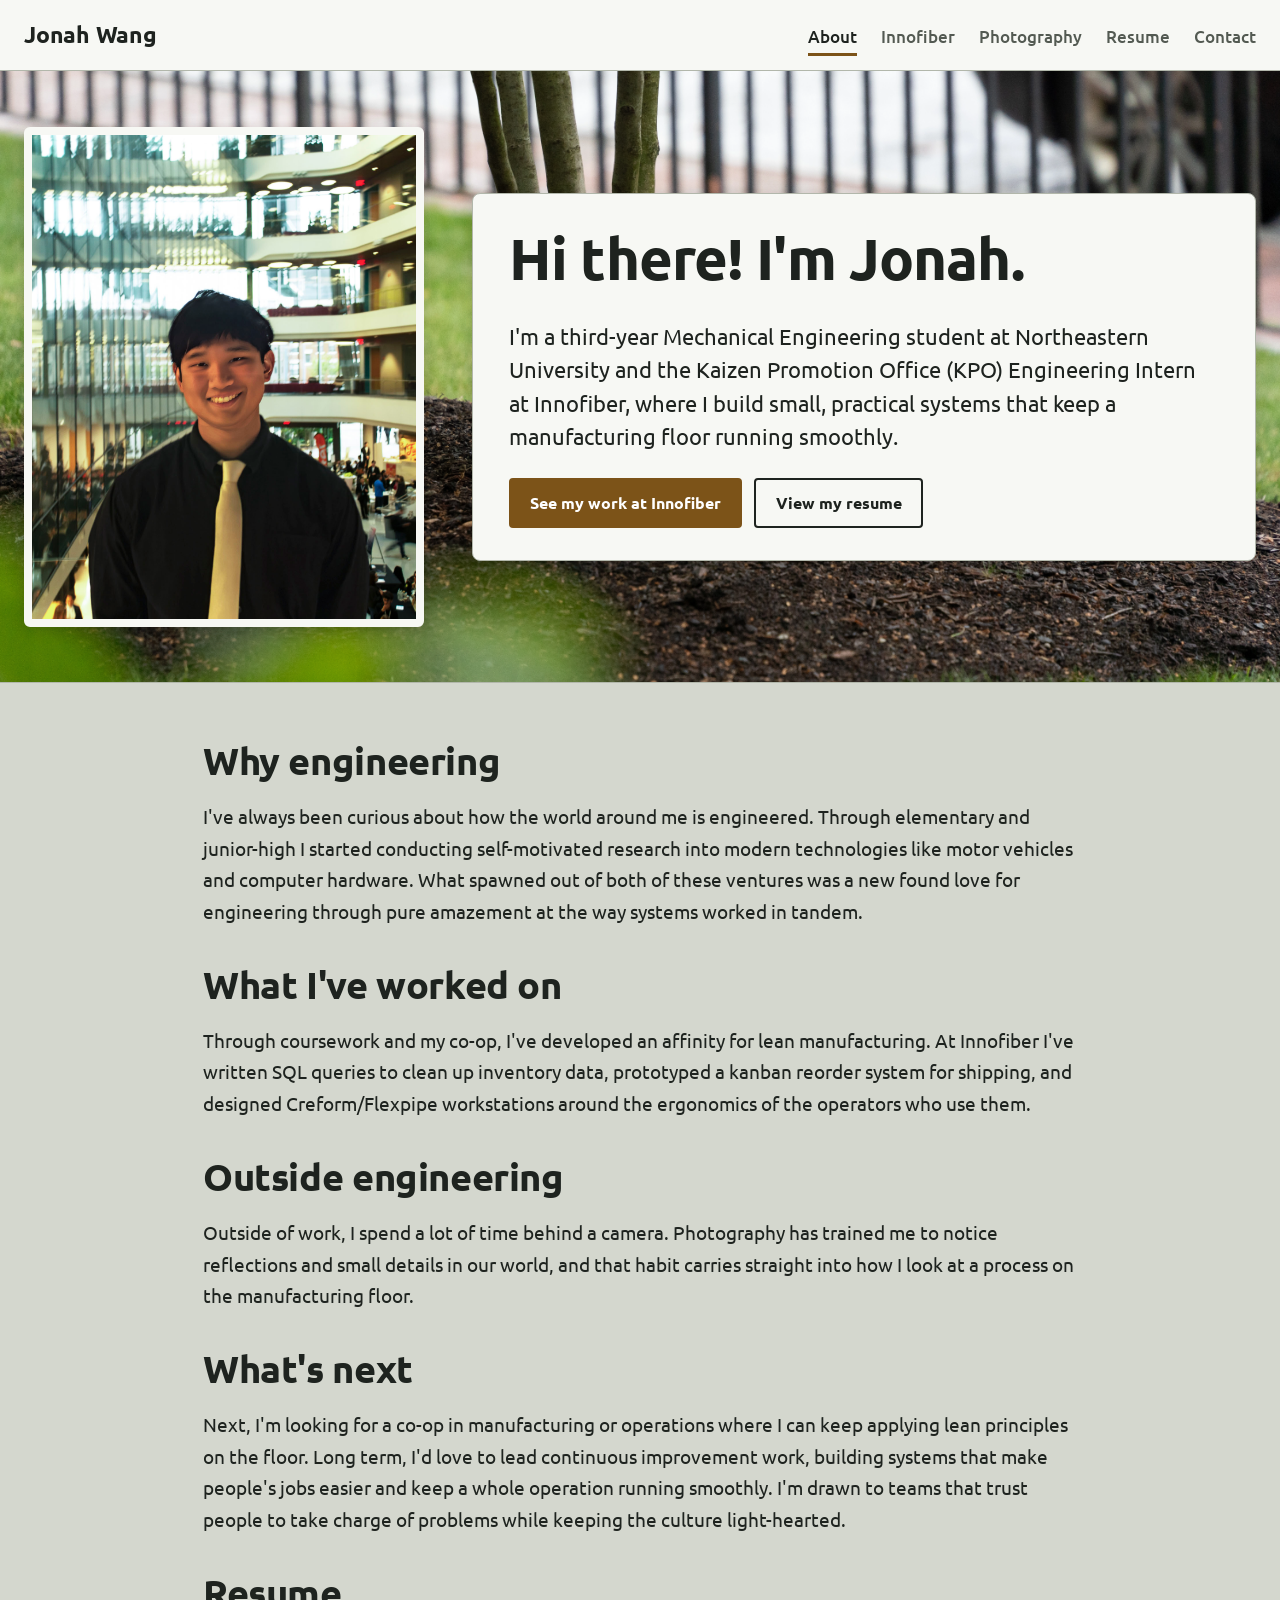
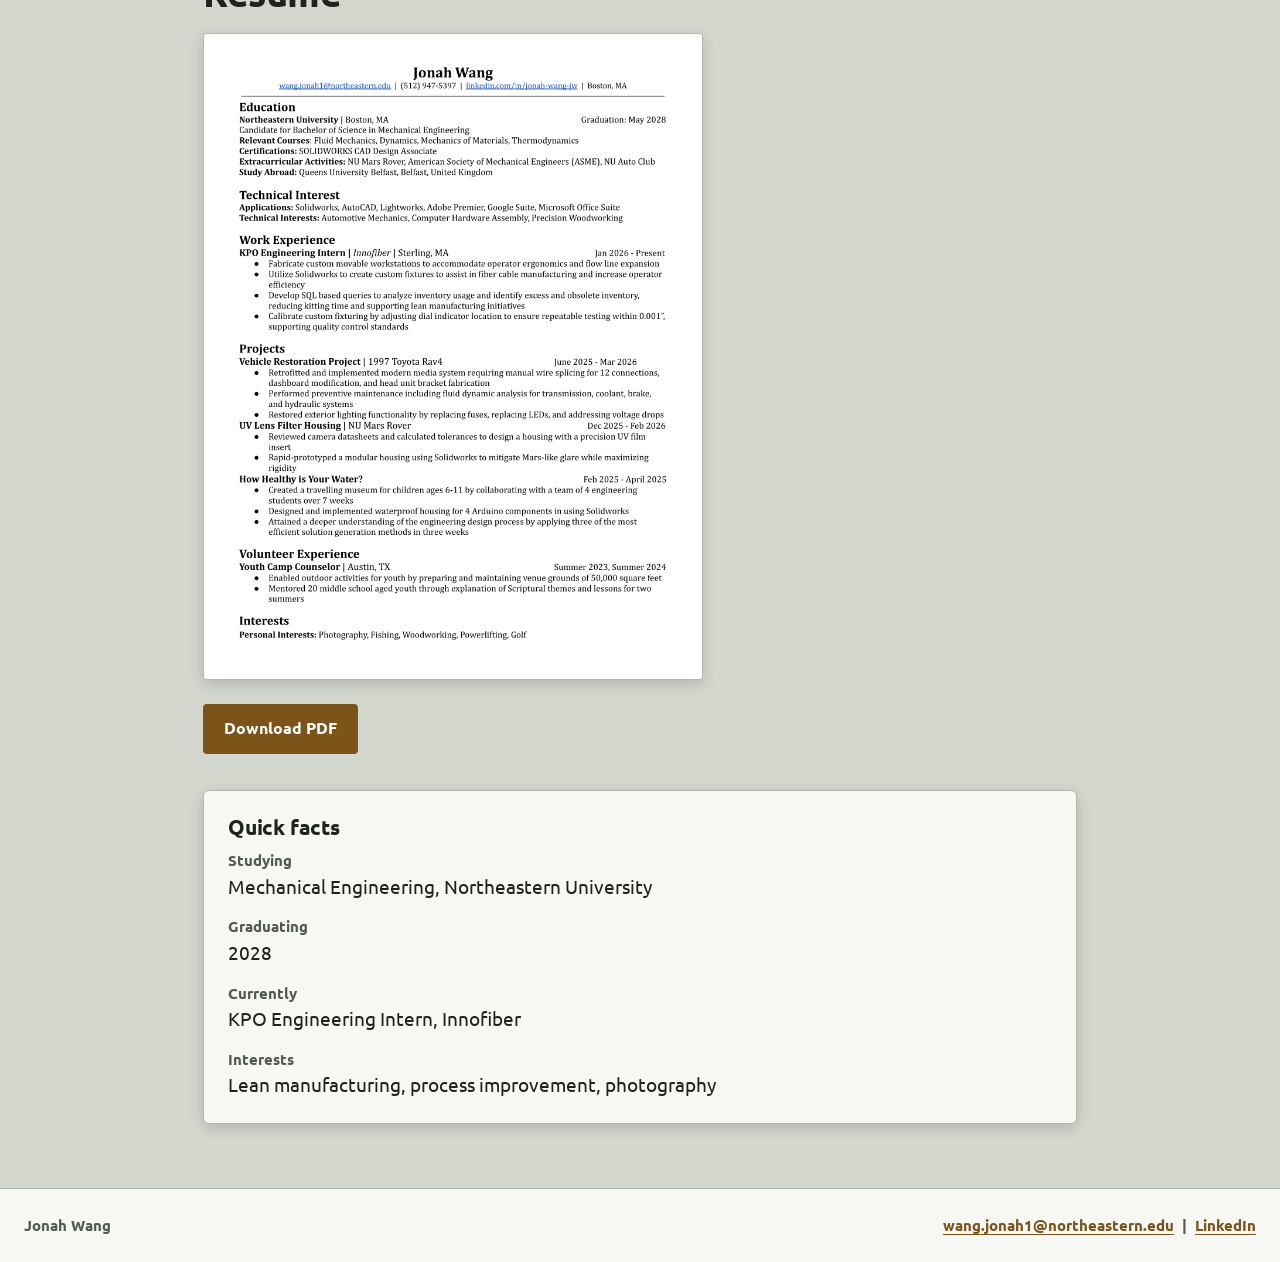
==== commit fcdda506: "Refactor resume section layout in index.html" ====
--- a/index.html
+++ b/index.html
@@ -73,14 +73,16 @@
 
       </div>
 
-        <!-- ===== RESUME PREVIEW ===== -->
+               <!-- ===== RESUME PREVIEW ===== -->
         <section>
           <h2>Resume</h2>
-          <a class="resume-preview" href="resume.html">
-            <img src="images/resume.png" alt="Preview of Jonah Wang's resume" loading="lazy">
-          </a>
-          <div class="buttons">
-            <a class="button primary" href="Resume.pdf" download>Download PDF</a>
+          <div class="resume-row">
+            <a class="resume-preview" href="resume.html">
+              <img src="images/resume.png" alt="Preview of Jonah Wang's resume" loading="lazy">
+            </a>
+            <div class="buttons">
+              <a class="button primary" href="Resume.pdf" download>Download PDF</a>
+            </div>
           </div>
         </section>
       
--- a/style.css
+++ b/style.css
@@ -351,3 +351,15 @@
 .home .hero > div,
 .home .facts { box-shadow: 0 4px 14px rgba(30, 35, 31, 0.18); }
 .site-footer .inner { font-weight: 700; }
+
+/* ---------- Resume image (home page preview and resume page) ---------- */
+.resume-preview { display: block; max-width: 500px; }
+.resume-preview img,
+.resume-page img {
+  width: 100%;
+  background: #FFFFFF;
+  border: 1px solid var(--line);
+  border-radius: 4px;
+  box-shadow: 0 4px 14px rgba(30, 35, 31, 0.18);
+}
+.resume-page { max-width: 650px; margin: 0 auto; }
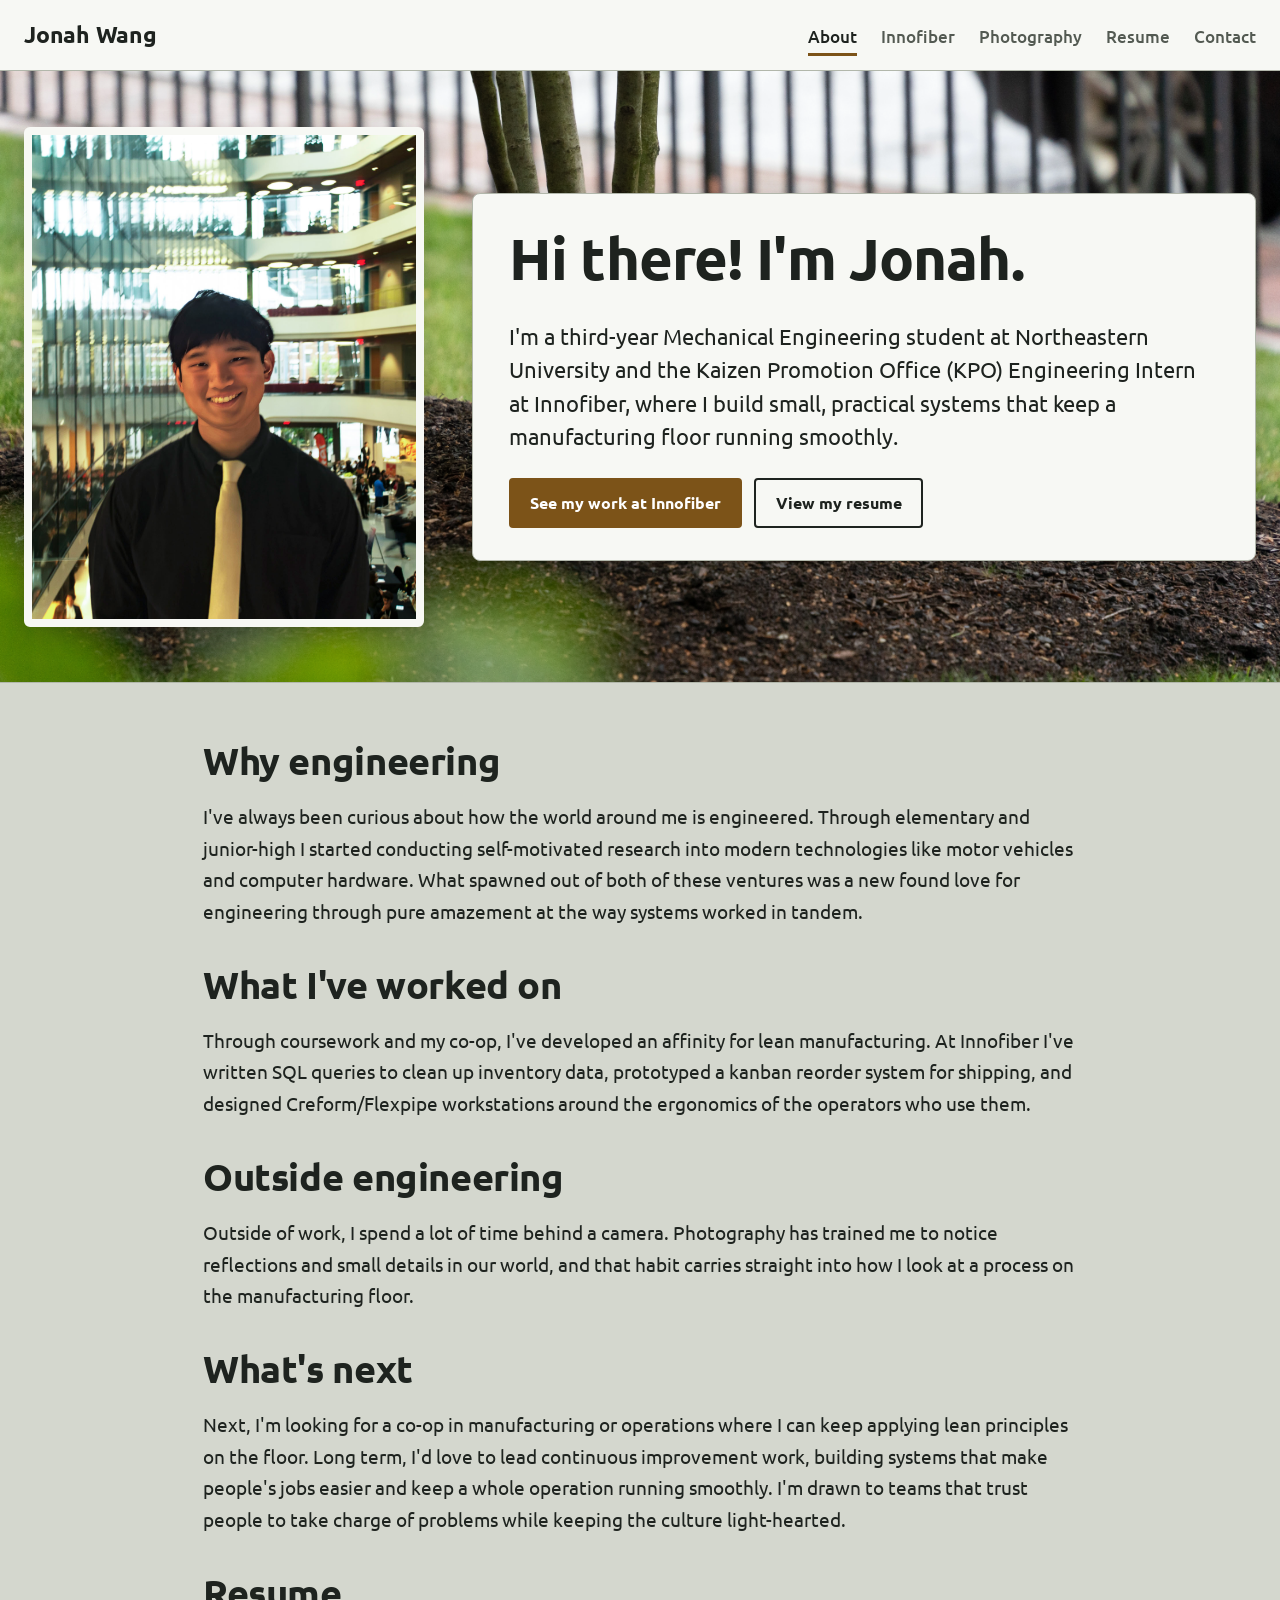
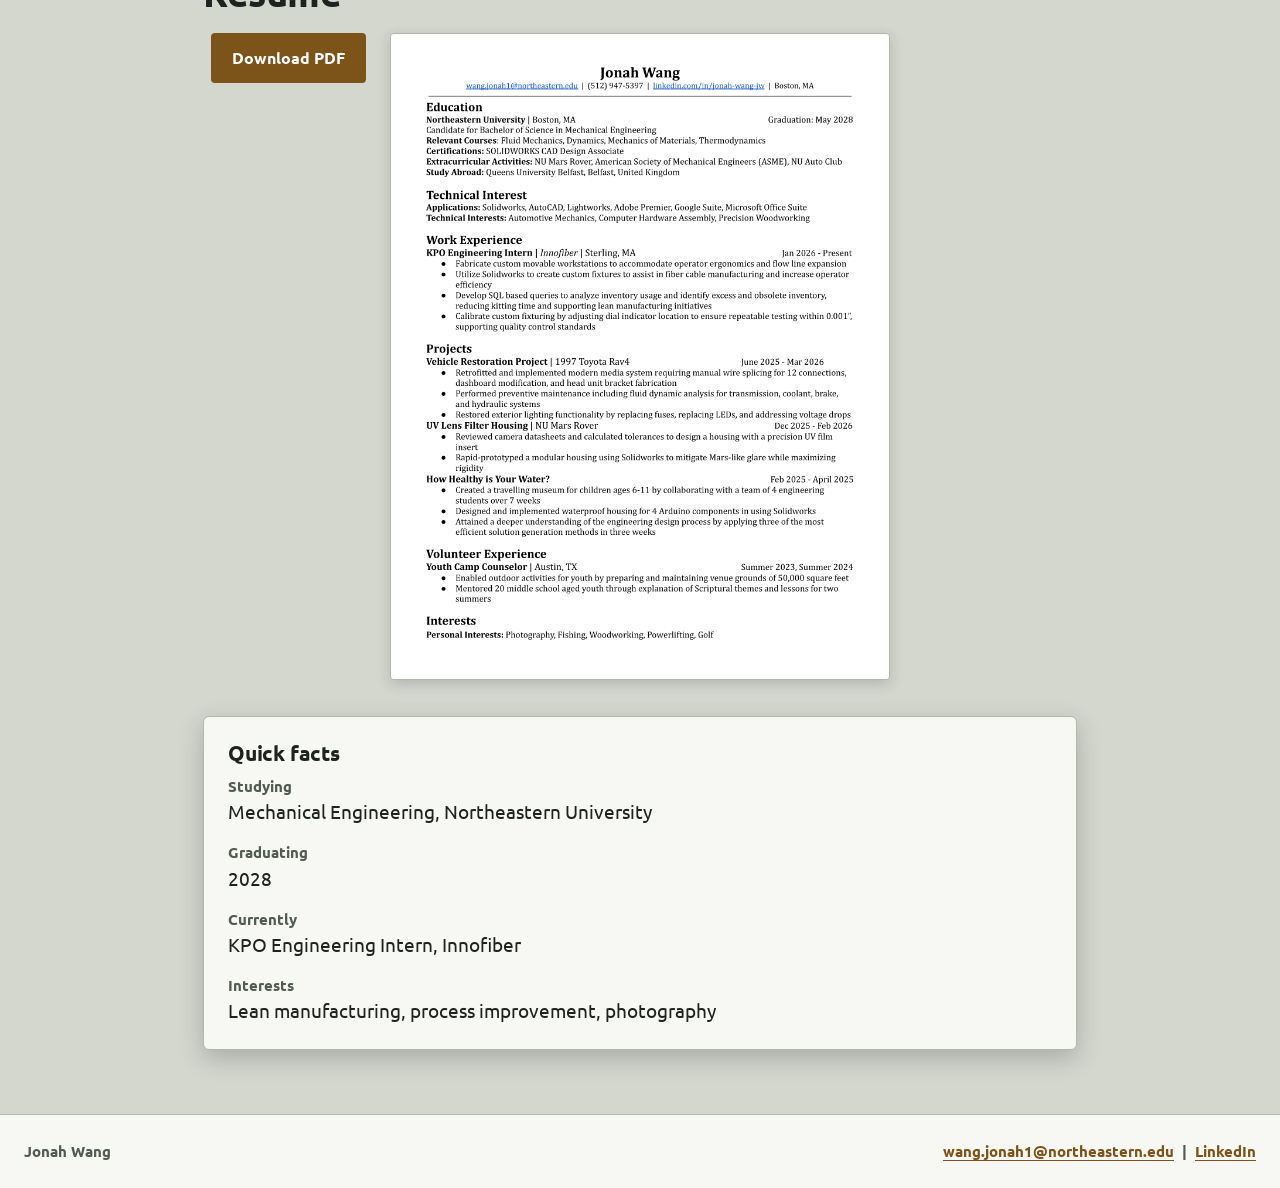
==== commit 593208ce: "Update resume link to Resume1.pdf" ====
--- a/index.html
+++ b/index.html
@@ -39,7 +39,7 @@
         <div class="buttons">
           <a class="button primary" href="innofiber.html">See my work at Innofiber</a>
           <!-- RESUME: upload your resume to the repository and name it exactly Resume.pdf -->
-          <a class="button" href="Resume.pdf">View my resume</a>
+          <a class="button" href="Resume1.pdf">View my resume</a>
         </div>
       </div>
     </section>
@@ -81,7 +81,7 @@
               <img src="images/resume.png" alt="Preview of Jonah Wang's resume" loading="lazy">
             </a>
             <div class="buttons">
-              <a class="button primary" href="Resume.pdf" download>Download PDF</a>
+              <a class="button primary" href="Resume1.pdf" download>Download PDF</a>
             </div>
           </div>
         </section>
--- a/style.css
+++ b/style.css
@@ -349,7 +349,7 @@
 /* ---------- Home page shadows and bold footer ---------- */
 .home .hero img,
 .home .hero > div,
-.home .facts { box-shadow: 0 4px 14px rgba(30, 35, 31, 0.18); }
+.home .facts { box-shadow: 0 8px 24px rgba(30, 35, 31, 0.24); }
 .site-footer .inner { font-weight: 700; }
 
 /* ---------- Resume image (home page preview and resume page) ---------- */
@@ -363,3 +363,14 @@
   box-shadow: 0 4px 14px rgba(30, 35, 31, 0.18);
 }
 .resume-page { max-width: 650px; margin: 0 auto; }
+
+/* Home page: resume preview centered, download button beside it on the left */
+.resume-row { display: grid; grid-template-columns: 1fr minmax(0, 500px) 1fr; gap: 1.5rem; align-items: start; }
+.resume-row .resume-preview { grid-column: 2; grid-row: 1; max-width: none; }
+.resume-row .buttons { grid-column: 1; grid-row: 1; justify-self: end; margin-top: 0; }
+.resume-row .button { white-space: nowrap; }
+@media (max-width: 640px) {
+  .resume-row { grid-template-columns: 1fr; }
+  .resume-row .resume-preview { grid-column: 1; }
+  .resume-row .buttons { grid-column: 1; grid-row: 2; justify-self: start; }
+}
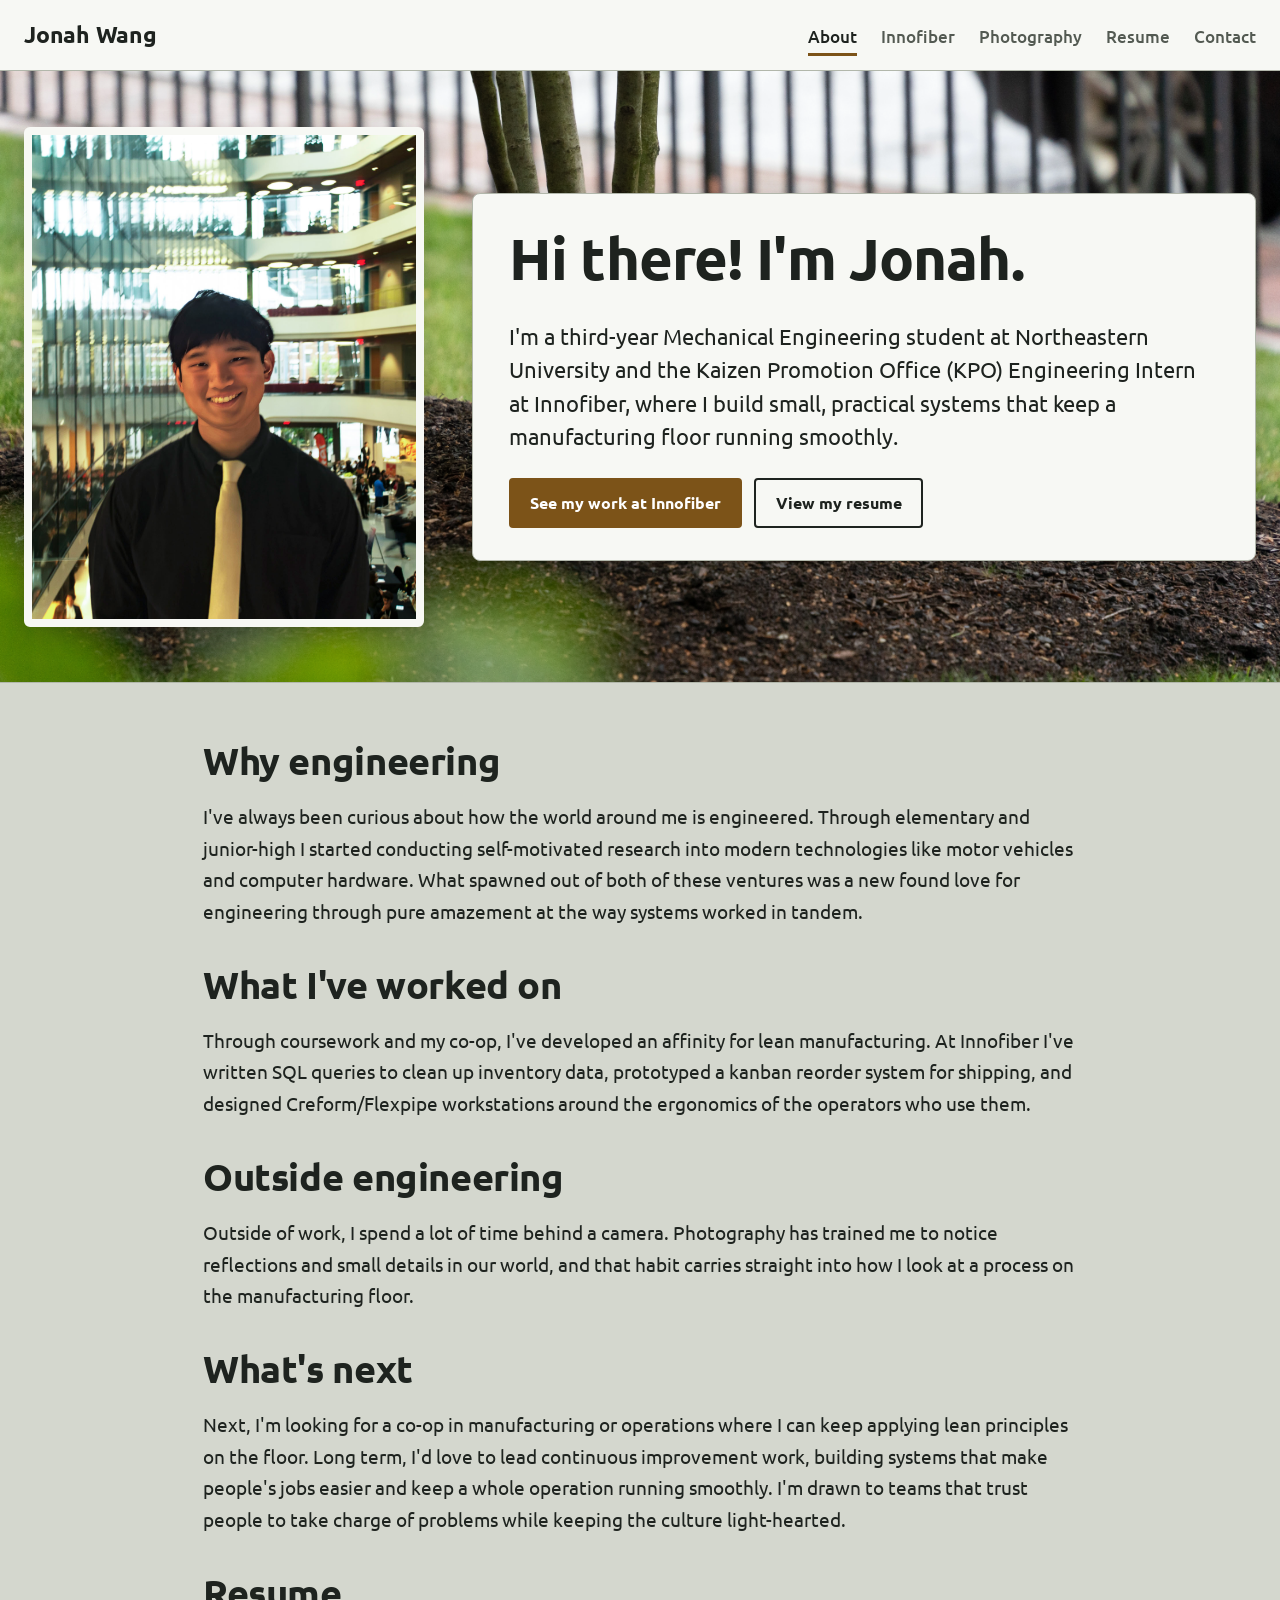
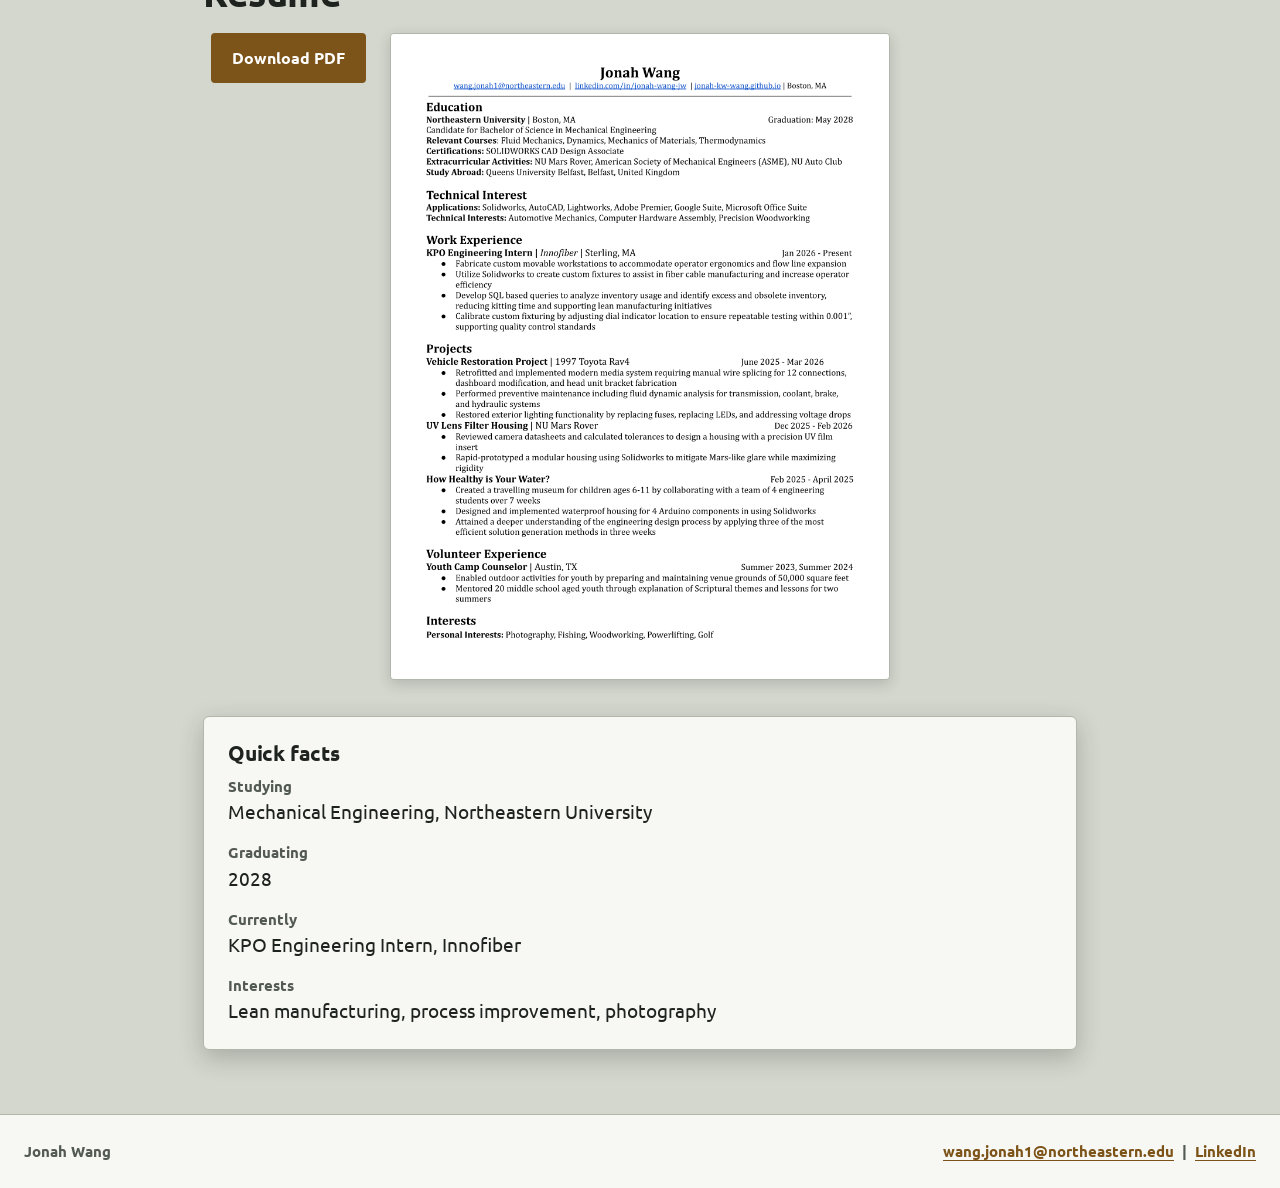
==== commit a5b4d276: "Update resume image source in index.html" ====
--- a/index.html
+++ b/index.html
@@ -78,7 +78,7 @@
           <h2>Resume</h2>
           <div class="resume-row">
             <a class="resume-preview" href="resume.html">
-              <img src="images/resume.png" alt="Preview of Jonah Wang's resume" loading="lazy">
+              <img src="images/resume1.png" alt="Preview of Jonah Wang's resume" loading="lazy">
             </a>
             <div class="buttons">
               <a class="button primary" href="Resume1.pdf" download>Download PDF</a>
